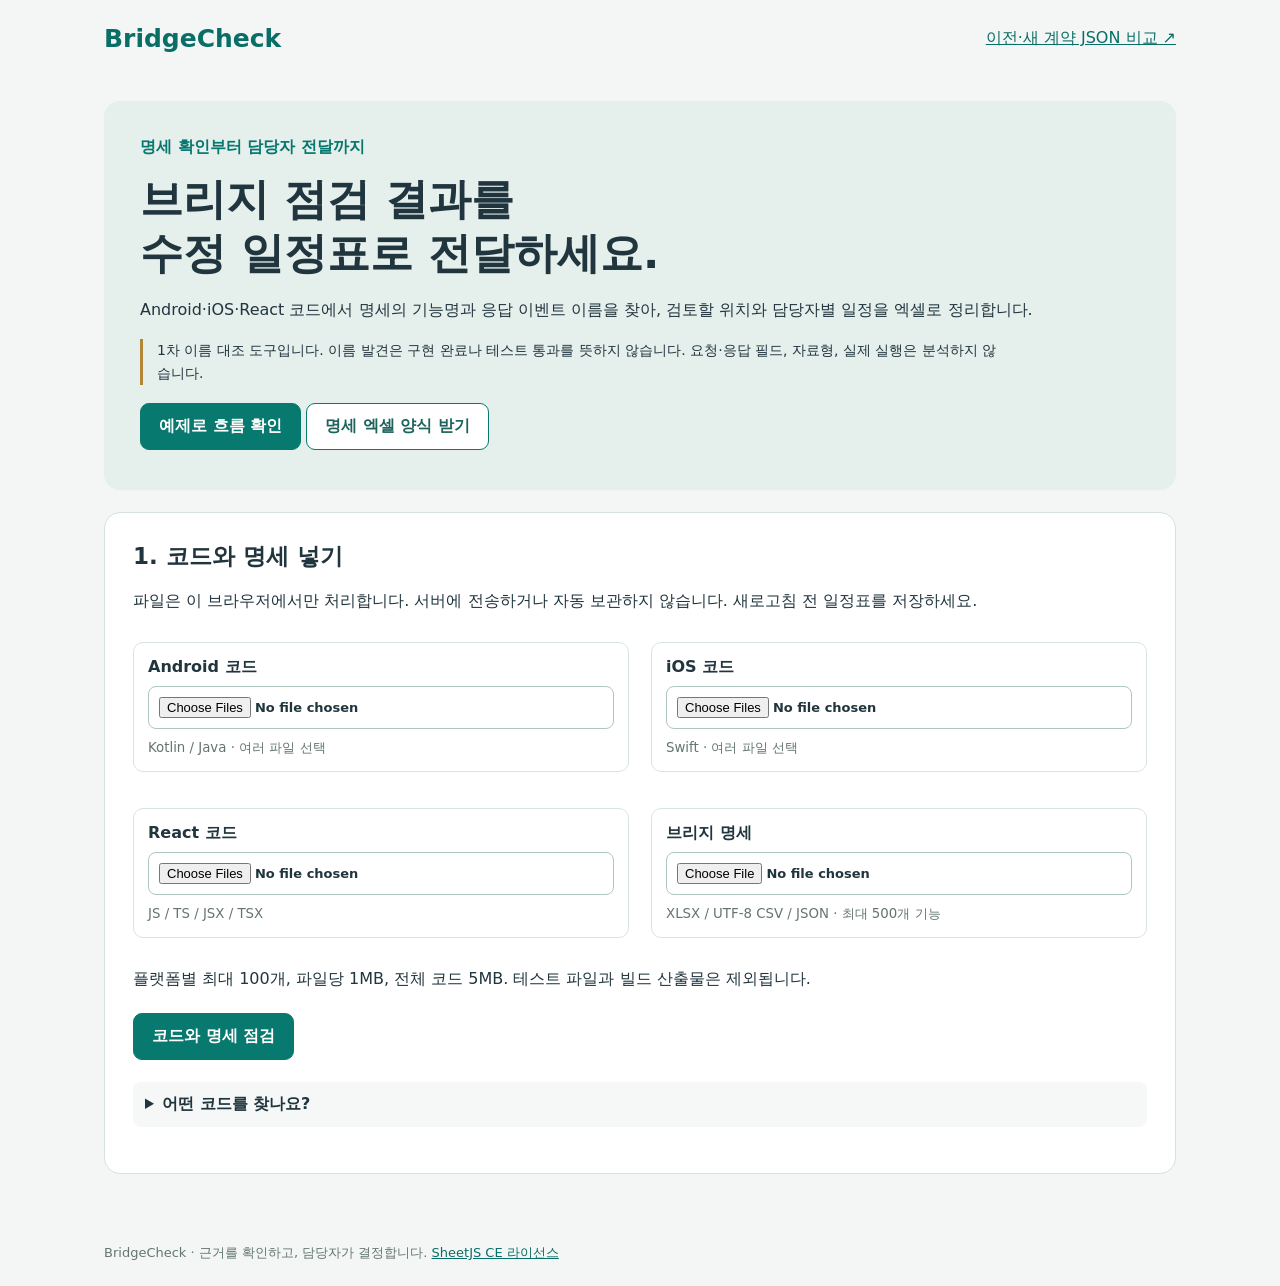
==== index.html @ 4aa5cdd7 "feat: review bridge source against specs and export repair schedules" ====
<!doctype html>
<html lang="ko"><head><meta charset="utf-8"><meta name="viewport" content="width=device-width,initial-scale=1"><title>BridgeCheck · 코드와 명세 점검</title><link rel="stylesheet" href="scripts/codecheck/style.css"><script defer src="scripts/codecheck/vendor/xlsx.full.min.js"></script><script defer src="scripts/codecheck/core.js"></script><script defer src="scripts/codecheck/app.js"></script></head>
<body><header><a class="brand" href="./">BridgeCheck</a><a href="contracts.html">이전·새 계약 JSON 비교 ↗</a></header><main>
<section class="intro"><span class="eyebrow">명세 확인부터 담당자 전달까지</span><h1>브리지 점검 결과를<br>수정 일정표로 전달하세요.</h1><p>Android·iOS·React 코드에서 명세의 기능명과 응답 이벤트 이름을 찾아, 검토할 위치와 담당자별 일정을 엑셀로 정리합니다.</p><p class="notice">1차 이름 대조 도구입니다. 이름 발견은 구현 완료나 테스트 통과를 뜻하지 않습니다. 요청·응답 필드, 자료형, 실제 실행은 분석하지 않습니다.</p><button id="demo">예제로 흐름 확인</button> <button id="template" class="secondary">명세 엑셀 양식 받기</button></section>
<section><h2>1. 코드와 명세 넣기</h2><p>파일은 이 브라우저에서만 처리합니다. 서버에 전송하거나 자동 보관하지 않습니다. 새로고침 전 일정표를 저장하세요.</p><div class="uploads">
<label>Android 코드<input id="android" type="file" accept=".kt,.java" multiple><small>Kotlin / Java · 여러 파일 선택</small></label>
<label>iOS 코드<input id="ios" type="file" accept=".swift" multiple><small>Swift · 여러 파일 선택</small></label>
<label>React 코드<input id="react" type="file" accept=".js,.jsx,.ts,.tsx" multiple><small>JS / TS / JSX / TSX</small></label>
<label>브리지 명세<input id="spec" type="file" accept=".xlsx,.csv,.json"><small>XLSX / UTF-8 CSV / JSON · 최대 500개 기능</small></label></div>
<div id="specOptions" hidden><label>명세 시트<select id="specSheet"></select></label><label>기능명 열<select id="actionColumn"></select></label><label>응답 이벤트 열(선택)<select id="responseColumn"></select></label><p>선택한 두 열만 점검합니다. 나머지 요구사항·필드·타입·일정 열은 분석하지 않습니다.</p></div>
<p id="inputStatus" role="status">플랫폼별 최대 100개, 파일당 1MB, 전체 코드 5MB. 테스트 파일과 빌드 산출물은 제외됩니다.</p>
<button id="analyze">코드와 명세 점검</button><details><summary>어떤 코드를 찾나요?</summary><p>Android의 @JavascriptInterface 메서드, Swift의 message.name 및 Android·Swift의 action/command/method 리터럴 비교 및 switch/when 분기, React의 callBridge/invokeBridge·window.Android·postMessage action, sendEvent/emit/emitEvent 발신과 addEventListener/on 수신의 리터럴 이름을 찾습니다.</p><p>이 패턴은 브리지 참조 후보이며 등록·실제 호출 경로를 보장하지 않습니다. Swift WK 채널 등록만으로 기능 구현을 판정하지 않습니다. 정규식/나눗셈 기호·템플릿·raw·다중행 문자열을 포함한 파일은 보수적으로 제외하며 분석 범위에 표시합니다. 다른 객체 별칭, 동적/조합/이스케이프 이름, Objective-C, 문자열 내부 JavaScript, 필드·타입·조건·콜백 의미는 확인할 수 없습니다. 실제 브리지 파일을 직접 선택해 주세요.</p></details></section>
<p id="message" role="status" aria-live="polite"></p>
<section id="results" hidden><h2>2. 검토할 항목 선택</h2><p id="counts"></p><details><summary>이번 분석의 범위와 제외 파일</summary><pre id="coverage"></pre></details><label>항목 보기<select id="filter"><option value="attention">확인 필요한 항목</option><option value="all">전체 항목</option><option value="found">이름 발견</option></select></label><label>검토 항목<select id="issuePicker"></select></label><article id="issue"></article>
<h2>3. 담당자와 수정 일정 작성</h2><p>선택한 항목에 입력하면 전체 엑셀에 반영됩니다. 일정과 완료 상태는 담당자가 입력한 계획이며 검증 결과가 아닙니다.</p><div class="schedule" id="schedule"></div>
<div class="actions"><button id="download">전체 엑셀 다운로드</button><label class="fileButton">작성한 일정 엑셀 불러오기<input id="importSchedule" type="file" accept=".xlsx"></label></div>
<div id="preview" hidden><h3>일정 반영 미리보기</h3><p id="previewText"></p><div id="previewRows"></div><label id="overwriteLabel" hidden><input id="overwrite" type="checkbox">기존 일정과 다른 값을 확인했으며, 위 엑셀 값으로 덮어씁니다.</label><button id="apply">확인한 일정 반영</button> <button id="cancel" class="secondary">취소</button></div>
<h3>담당자별 공유폴더 저장</h3><p>폴더 직접 저장은 데스크톱 Chrome/Edge에서 지원합니다. PC에서 접근 가능한 공유폴더를 선택하세요. 그 안에 담당자 이름으로 폴더를 만들고 엑셀을 저장합니다. 서버 동기화 기능은 아닙니다.</p><p id="folderSupport"></p><button id="chooseFolder" class="secondary">공유폴더 선택</button><p id="folderName">선택한 폴더 없음</p><pre id="folderPreview"></pre><button id="saveFolder" disabled>담당자별 폴더에 엑셀 저장</button><pre id="saveStatus" role="status"></pre>
</section></main><footer>BridgeCheck · 근거를 확인하고, 담당자가 결정합니다. <a href="scripts/codecheck/vendor/LICENSE">SheetJS CE 라이선스</a></footer></body></html>
---- scripts/codecheck/style.css ----
:root{font-family:system-ui,-apple-system,"Apple SD Gothic Neo",sans-serif;color:#21353e;background:#f3f6f5;font-size:16px}*{box-sizing:border-box}body{margin:0}header,main,footer{max-width:1120px;margin:auto;padding:24px}header{display:flex;justify-content:space-between;align-items:center;gap:20px}a{color:#086e66}.brand{font-weight:800;font-size:25px;text-decoration:none}.intro{background:#e5efec;border:none;padding:36px}h1{font-size:clamp(28px,4vw,43px);line-height:1.25;margin:15px 0}h2{font-size:23px;margin:0 0 15px}h3{font-size:19px}p{line-height:1.65}section{background:white;border:1px solid #d6e1de;border-radius:16px;padding:28px;margin-bottom:22px}.eyebrow{color:#06776e;font-weight:700}.notice{border-left:3px solid #b28737;padding-left:14px;font-size:14px;max-width:860px}button,.fileButton{display:inline-block;border:1px solid #08796e;background:#08796e;color:white;border-radius:9px;padding:12px 18px;font:inherit;font-weight:600;cursor:pointer;margin:4px 0}button.secondary,.fileButton{background:white;color:#1e635c}button:disabled{opacity:.45;cursor:not-allowed}input,select,textarea{display:block;font:inherit;width:100%;margin:8px 0;padding:11px;border:1px solid #afc7c1;border-radius:8px;background:white;color:#21353e}input[type=file]{font-size:13px;padding:10px}label{display:block;font-weight:650;margin:12px 0}small{font-weight:400;color:#63756e}.uploads,.schedule{display:grid;grid-template-columns:repeat(2,minmax(0,1fr));gap:12px 22px}.uploads label{border:1px solid #d8e5df;padding:14px;border-radius:10px}.actions{display:flex;align-items:center;gap:12px;flex-wrap:wrap}.fileButton input{margin-bottom:0}details{margin:18px 0;padding:12px;background:#f5f8f6;border-radius:8px}summary{cursor:pointer;font-weight:600}pre{white-space:pre-wrap;overflow-wrap:anywhere;font:14px/1.7 system-ui}article{padding:20px;background:#f1f7f5;border-radius:12px;margin:20px 0}article p{white-space:pre-wrap;overflow-wrap:anywhere}#message:not(:empty){padding:14px;background:#fff1d5;border-radius:9px}#preview{padding:20px;border:2px solid #cbac64;border-radius:10px;margin:20px 0}#previewRows{max-height:350px;overflow:auto}#previewRows p{border-bottom:1px solid #ddd;padding:10px}footer{font-size:13px;color:#64766e}button:focus-visible,a:focus-visible,input:focus-visible,select:focus-visible,textarea:focus-visible{outline:3px solid #d89b32;outline-offset:3px}[hidden]{display:none!important}@media(max-width:650px){header,main,footer{padding:14px}header{align-items:flex-start;font-size:13px}section,.intro{padding:20px}.uploads,.schedule{grid-template-columns:1fr}.actions{align-items:stretch;flex-direction:column}button{width:100%}}

input[type=checkbox]{display:inline-block;width:auto;margin-right:8px}#previewRows p{white-space:pre-wrap}
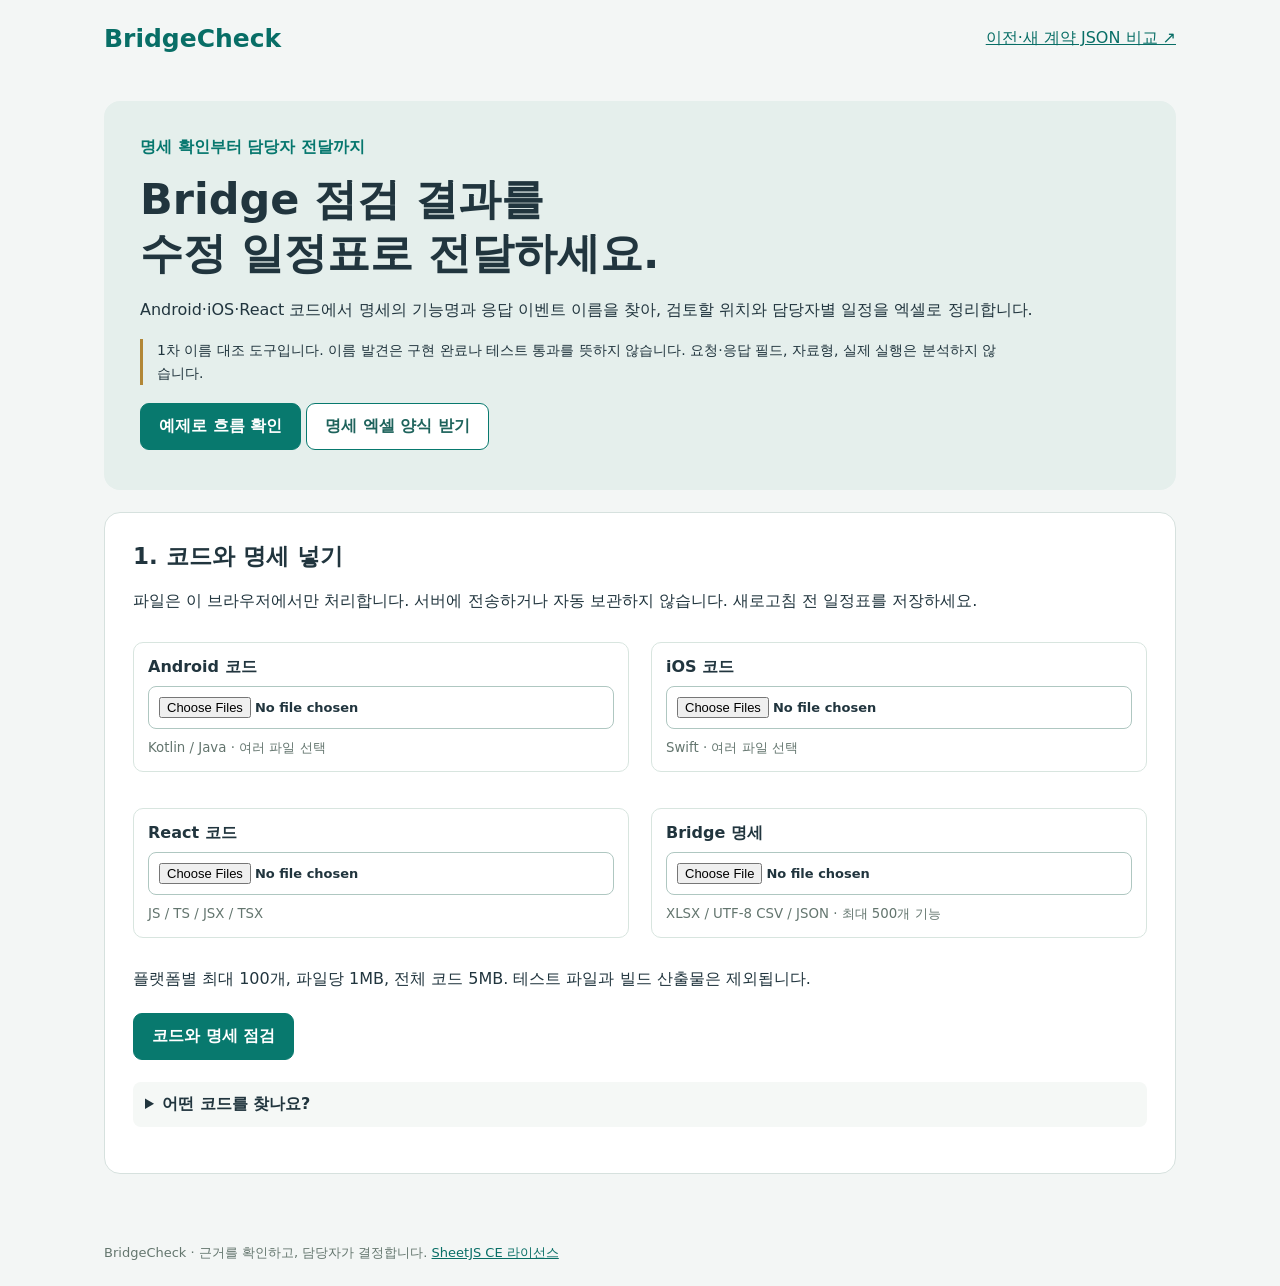
==== commit 6ea3b47e: "fix: standardize Bridge terminology" ====
--- a/index.html
+++ b/index.html
@@ -1,15 +1,15 @@
 <!doctype html>
 <html lang="ko"><head><meta charset="utf-8"><meta name="viewport" content="width=device-width,initial-scale=1"><title>BridgeCheck · 코드와 명세 점검</title><link rel="stylesheet" href="scripts/codecheck/style.css"><script defer src="scripts/codecheck/vendor/xlsx.full.min.js"></script><script defer src="scripts/codecheck/core.js"></script><script defer src="scripts/codecheck/app.js"></script></head>
 <body><header><a class="brand" href="./">BridgeCheck</a><a href="contracts.html">이전·새 계약 JSON 비교 ↗</a></header><main>
-<section class="intro"><span class="eyebrow">명세 확인부터 담당자 전달까지</span><h1>브리지 점검 결과를<br>수정 일정표로 전달하세요.</h1><p>Android·iOS·React 코드에서 명세의 기능명과 응답 이벤트 이름을 찾아, 검토할 위치와 담당자별 일정을 엑셀로 정리합니다.</p><p class="notice">1차 이름 대조 도구입니다. 이름 발견은 구현 완료나 테스트 통과를 뜻하지 않습니다. 요청·응답 필드, 자료형, 실제 실행은 분석하지 않습니다.</p><button id="demo">예제로 흐름 확인</button> <button id="template" class="secondary">명세 엑셀 양식 받기</button></section>
+<section class="intro"><span class="eyebrow">명세 확인부터 담당자 전달까지</span><h1>Bridge 점검 결과를<br>수정 일정표로 전달하세요.</h1><p>Android·iOS·React 코드에서 명세의 기능명과 응답 이벤트 이름을 찾아, 검토할 위치와 담당자별 일정을 엑셀로 정리합니다.</p><p class="notice">1차 이름 대조 도구입니다. 이름 발견은 구현 완료나 테스트 통과를 뜻하지 않습니다. 요청·응답 필드, 자료형, 실제 실행은 분석하지 않습니다.</p><button id="demo">예제로 흐름 확인</button> <button id="template" class="secondary">명세 엑셀 양식 받기</button></section>
 <section><h2>1. 코드와 명세 넣기</h2><p>파일은 이 브라우저에서만 처리합니다. 서버에 전송하거나 자동 보관하지 않습니다. 새로고침 전 일정표를 저장하세요.</p><div class="uploads">
 <label>Android 코드<input id="android" type="file" accept=".kt,.java" multiple><small>Kotlin / Java · 여러 파일 선택</small></label>
 <label>iOS 코드<input id="ios" type="file" accept=".swift" multiple><small>Swift · 여러 파일 선택</small></label>
 <label>React 코드<input id="react" type="file" accept=".js,.jsx,.ts,.tsx" multiple><small>JS / TS / JSX / TSX</small></label>
-<label>브리지 명세<input id="spec" type="file" accept=".xlsx,.csv,.json"><small>XLSX / UTF-8 CSV / JSON · 최대 500개 기능</small></label></div>
+<label>Bridge 명세<input id="spec" type="file" accept=".xlsx,.csv,.json"><small>XLSX / UTF-8 CSV / JSON · 최대 500개 기능</small></label></div>
 <div id="specOptions" hidden><label>명세 시트<select id="specSheet"></select></label><label>기능명 열<select id="actionColumn"></select></label><label>응답 이벤트 열(선택)<select id="responseColumn"></select></label><p>선택한 두 열만 점검합니다. 나머지 요구사항·필드·타입·일정 열은 분석하지 않습니다.</p></div>
 <p id="inputStatus" role="status">플랫폼별 최대 100개, 파일당 1MB, 전체 코드 5MB. 테스트 파일과 빌드 산출물은 제외됩니다.</p>
-<button id="analyze">코드와 명세 점검</button><details><summary>어떤 코드를 찾나요?</summary><p>Android의 @JavascriptInterface 메서드, Swift의 message.name 및 Android·Swift의 action/command/method 리터럴 비교 및 switch/when 분기, React의 callBridge/invokeBridge·window.Android·postMessage action, sendEvent/emit/emitEvent 발신과 addEventListener/on 수신의 리터럴 이름을 찾습니다.</p><p>이 패턴은 브리지 참조 후보이며 등록·실제 호출 경로를 보장하지 않습니다. Swift WK 채널 등록만으로 기능 구현을 판정하지 않습니다. 정규식/나눗셈 기호·템플릿·raw·다중행 문자열을 포함한 파일은 보수적으로 제외하며 분석 범위에 표시합니다. 다른 객체 별칭, 동적/조합/이스케이프 이름, Objective-C, 문자열 내부 JavaScript, 필드·타입·조건·콜백 의미는 확인할 수 없습니다. 실제 브리지 파일을 직접 선택해 주세요.</p></details></section>
+<button id="analyze">코드와 명세 점검</button><details><summary>어떤 코드를 찾나요?</summary><p>Android의 @JavascriptInterface 메서드, Swift의 message.name 및 Android·Swift의 action/command/method 리터럴 비교 및 switch/when 분기, React의 callBridge/invokeBridge·window.Android·postMessage action, sendEvent/emit/emitEvent 발신과 addEventListener/on 수신의 리터럴 이름을 찾습니다.</p><p>이 패턴은 Bridge 참조 후보이며 등록·실제 호출 경로를 보장하지 않습니다. Swift WK 채널 등록만으로 기능 구현을 판정하지 않습니다. 정규식/나눗셈 기호·템플릿·raw·다중행 문자열을 포함한 파일은 보수적으로 제외하며 분석 범위에 표시합니다. 다른 객체 별칭, 동적/조합/이스케이프 이름, Objective-C, 문자열 내부 JavaScript, 필드·타입·조건·콜백 의미는 확인할 수 없습니다. 실제 Bridge 파일을 직접 선택해 주세요.</p></details></section>
 <p id="message" role="status" aria-live="polite"></p>
 <section id="results" hidden><h2>2. 검토할 항목 선택</h2><p id="counts"></p><details><summary>이번 분석의 범위와 제외 파일</summary><pre id="coverage"></pre></details><label>항목 보기<select id="filter"><option value="attention">확인 필요한 항목</option><option value="all">전체 항목</option><option value="found">이름 발견</option></select></label><label>검토 항목<select id="issuePicker"></select></label><article id="issue"></article>
 <h2>3. 담당자와 수정 일정 작성</h2><p>선택한 항목에 입력하면 전체 엑셀에 반영됩니다. 일정과 완료 상태는 담당자가 입력한 계획이며 검증 결과가 아닙니다.</p><div class="schedule" id="schedule"></div>
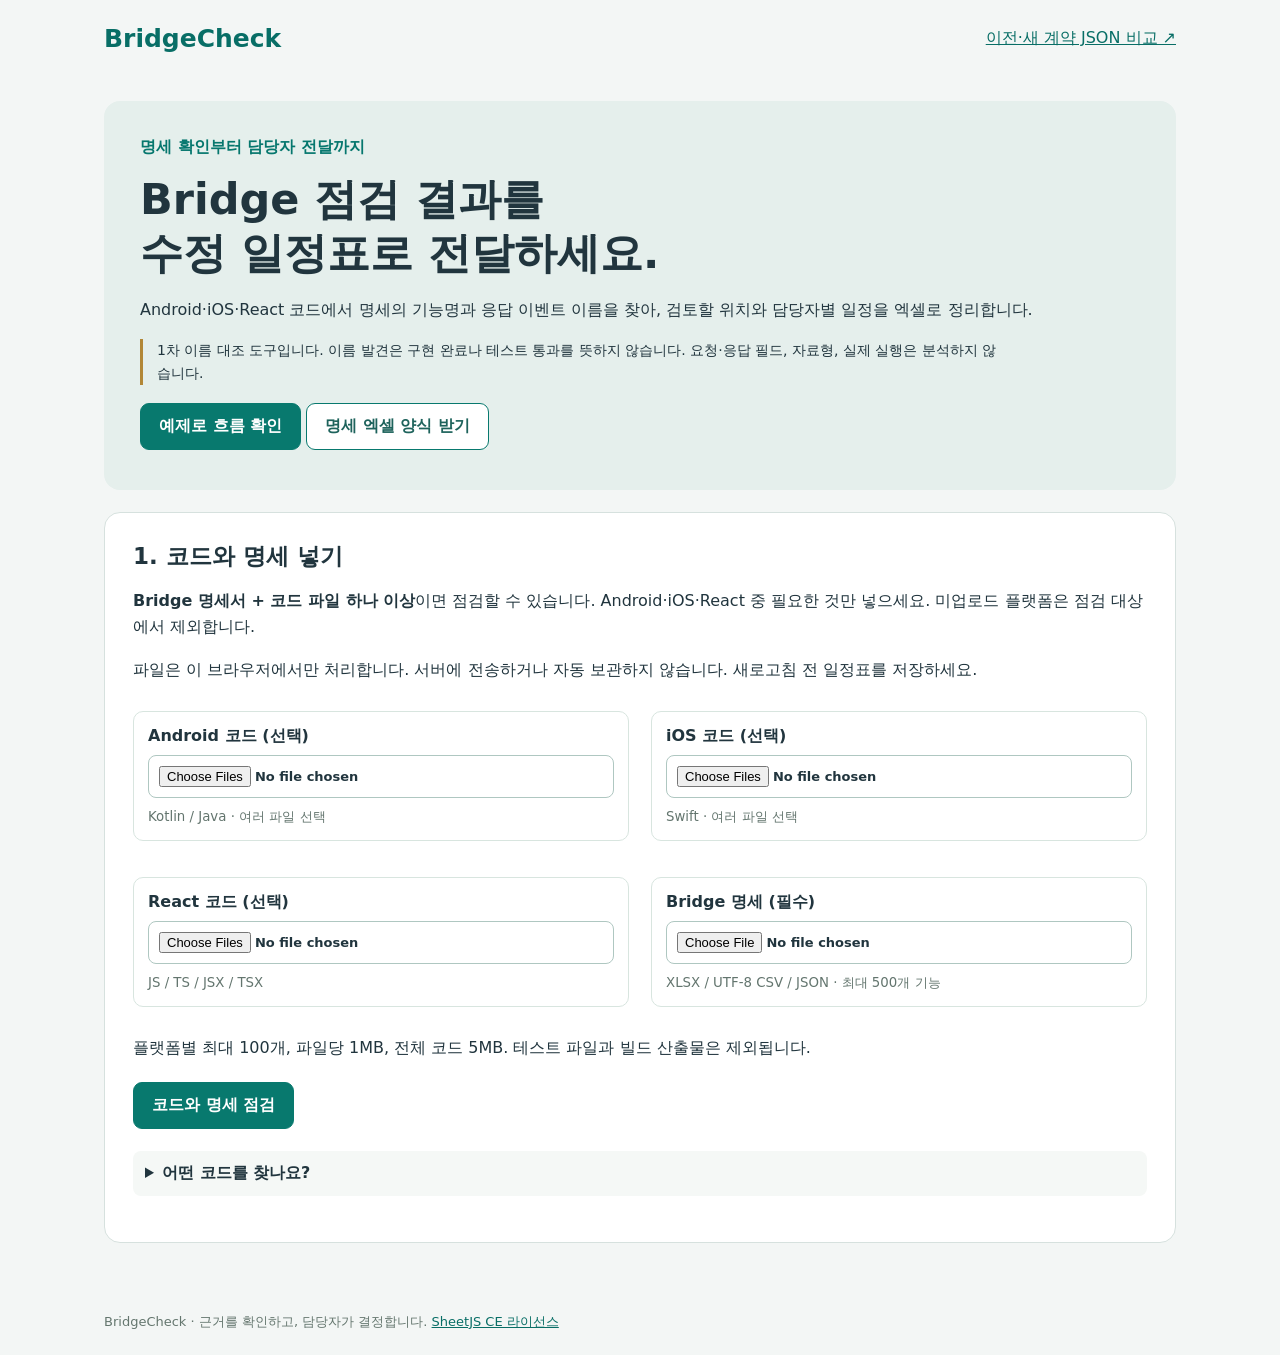
==== commit e5c250b9: "feat: allow spec checks with any single platform source" ====
--- a/index.html
+++ b/index.html
@@ -2,11 +2,11 @@
 <html lang="ko"><head><meta charset="utf-8"><meta name="viewport" content="width=device-width,initial-scale=1"><title>BridgeCheck · 코드와 명세 점검</title><link rel="stylesheet" href="scripts/codecheck/style.css"><script defer src="scripts/codecheck/vendor/xlsx.full.min.js"></script><script defer src="scripts/codecheck/core.js"></script><script defer src="scripts/codecheck/app.js"></script></head>
 <body><header><a class="brand" href="./">BridgeCheck</a><a href="contracts.html">이전·새 계약 JSON 비교 ↗</a></header><main>
 <section class="intro"><span class="eyebrow">명세 확인부터 담당자 전달까지</span><h1>Bridge 점검 결과를<br>수정 일정표로 전달하세요.</h1><p>Android·iOS·React 코드에서 명세의 기능명과 응답 이벤트 이름을 찾아, 검토할 위치와 담당자별 일정을 엑셀로 정리합니다.</p><p class="notice">1차 이름 대조 도구입니다. 이름 발견은 구현 완료나 테스트 통과를 뜻하지 않습니다. 요청·응답 필드, 자료형, 실제 실행은 분석하지 않습니다.</p><button id="demo">예제로 흐름 확인</button> <button id="template" class="secondary">명세 엑셀 양식 받기</button></section>
-<section><h2>1. 코드와 명세 넣기</h2><p>파일은 이 브라우저에서만 처리합니다. 서버에 전송하거나 자동 보관하지 않습니다. 새로고침 전 일정표를 저장하세요.</p><div class="uploads">
-<label>Android 코드<input id="android" type="file" accept=".kt,.java" multiple><small>Kotlin / Java · 여러 파일 선택</small></label>
-<label>iOS 코드<input id="ios" type="file" accept=".swift" multiple><small>Swift · 여러 파일 선택</small></label>
-<label>React 코드<input id="react" type="file" accept=".js,.jsx,.ts,.tsx" multiple><small>JS / TS / JSX / TSX</small></label>
-<label>Bridge 명세<input id="spec" type="file" accept=".xlsx,.csv,.json"><small>XLSX / UTF-8 CSV / JSON · 최대 500개 기능</small></label></div>
+<section><h2>1. 코드와 명세 넣기</h2><p><strong>Bridge 명세서 + 코드 파일 하나 이상</strong>이면 점검할 수 있습니다. Android·iOS·React 중 필요한 것만 넣으세요. 미업로드 플랫폼은 점검 대상에서 제외합니다.</p><p>파일은 이 브라우저에서만 처리합니다. 서버에 전송하거나 자동 보관하지 않습니다. 새로고침 전 일정표를 저장하세요.</p><div class="uploads">
+<label>Android 코드 (선택)<input id="android" type="file" accept=".kt,.java" multiple><small>Kotlin / Java · 여러 파일 선택</small></label>
+<label>iOS 코드 (선택)<input id="ios" type="file" accept=".swift" multiple><small>Swift · 여러 파일 선택</small></label>
+<label>React 코드 (선택)<input id="react" type="file" accept=".js,.jsx,.ts,.tsx" multiple><small>JS / TS / JSX / TSX</small></label>
+<label>Bridge 명세 (필수)<input id="spec" type="file" accept=".xlsx,.csv,.json"><small>XLSX / UTF-8 CSV / JSON · 최대 500개 기능</small></label></div>
 <div id="specOptions" hidden><label>명세 시트<select id="specSheet"></select></label><label>기능명 열<select id="actionColumn"></select></label><label>응답 이벤트 열(선택)<select id="responseColumn"></select></label><p>선택한 두 열만 점검합니다. 나머지 요구사항·필드·타입·일정 열은 분석하지 않습니다.</p></div>
 <p id="inputStatus" role="status">플랫폼별 최대 100개, 파일당 1MB, 전체 코드 5MB. 테스트 파일과 빌드 산출물은 제외됩니다.</p>
 <button id="analyze">코드와 명세 점검</button><details><summary>어떤 코드를 찾나요?</summary><p>Android의 @JavascriptInterface 메서드, Swift의 message.name 및 Android·Swift의 action/command/method 리터럴 비교 및 switch/when 분기, React의 callBridge/invokeBridge·window.Android·postMessage action, sendEvent/emit/emitEvent 발신과 addEventListener/on 수신의 리터럴 이름을 찾습니다.</p><p>이 패턴은 Bridge 참조 후보이며 등록·실제 호출 경로를 보장하지 않습니다. Swift WK 채널 등록만으로 기능 구현을 판정하지 않습니다. 정규식/나눗셈 기호·템플릿·raw·다중행 문자열을 포함한 파일은 보수적으로 제외하며 분석 범위에 표시합니다. 다른 객체 별칭, 동적/조합/이스케이프 이름, Objective-C, 문자열 내부 JavaScript, 필드·타입·조건·콜백 의미는 확인할 수 없습니다. 실제 Bridge 파일을 직접 선택해 주세요.</p></details></section>
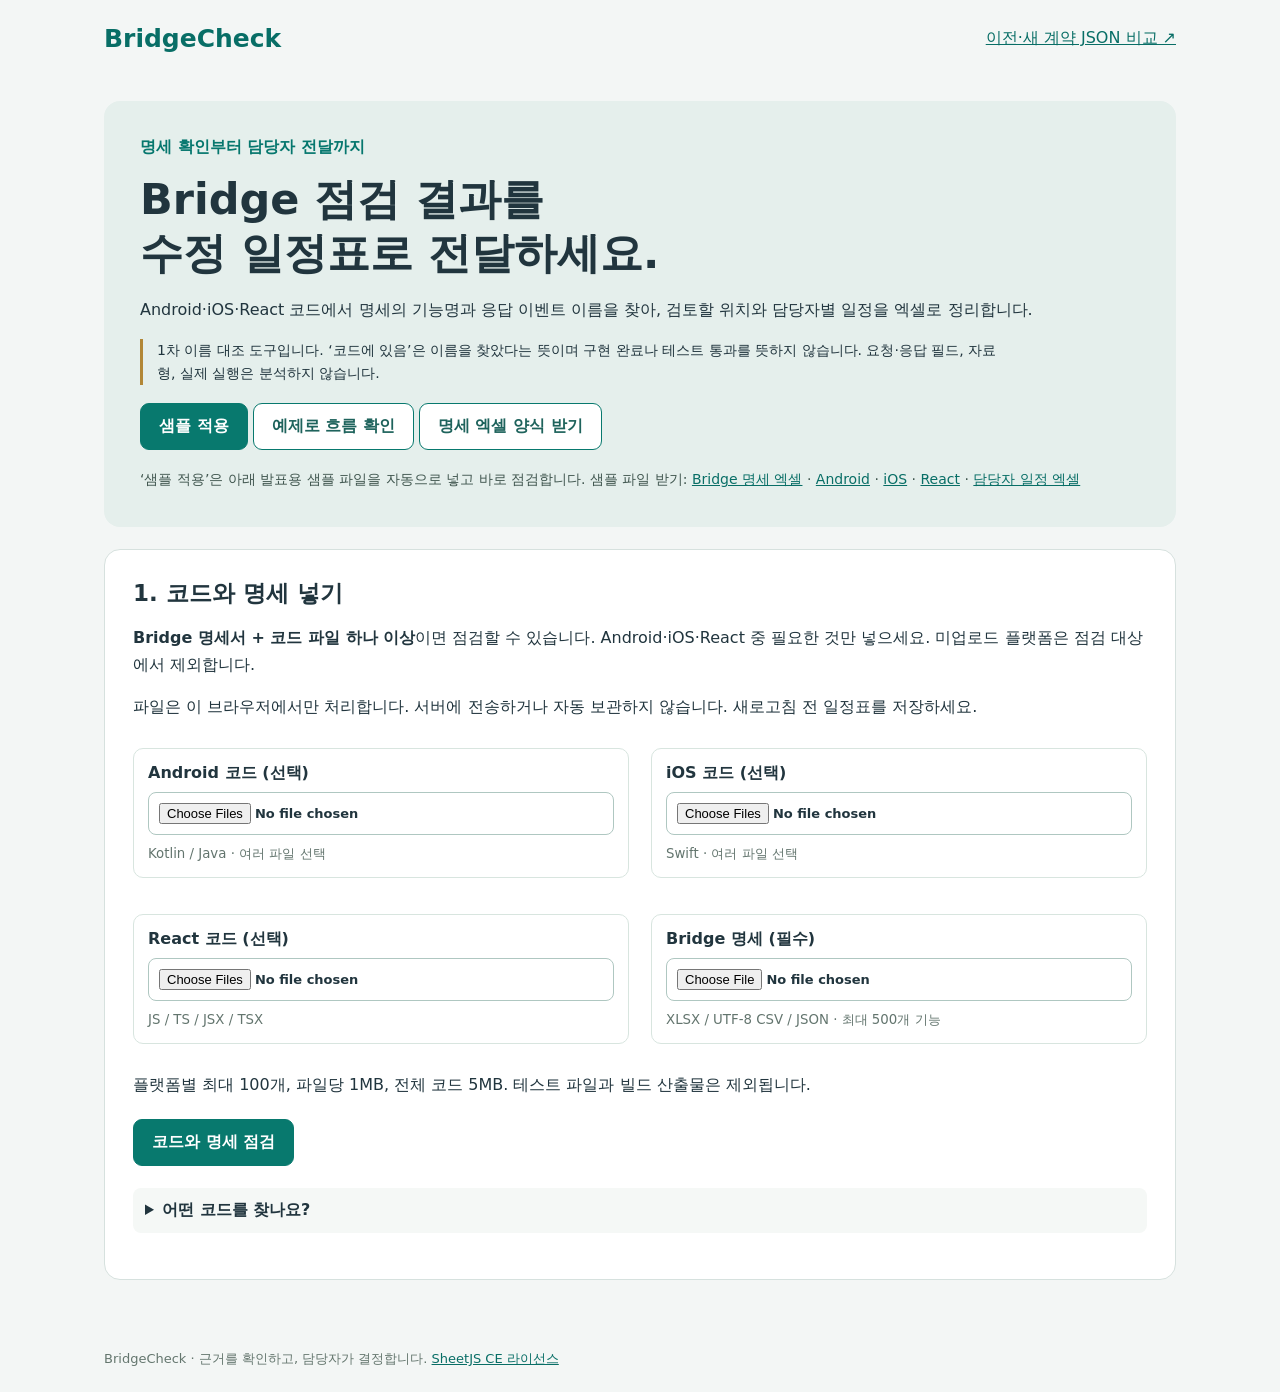
==== commit 99661fe2: "feat: clearer result labels and one-click sample apply Co-Authored-By: Claude Opus 5.5 <noreply@anth" ====
--- a/index.html
+++ b/index.html
@@ -1,7 +1,7 @@
 <!doctype html>
 <html lang="ko"><head><meta charset="utf-8"><meta name="viewport" content="width=device-width,initial-scale=1"><title>BridgeCheck · 코드와 명세 점검</title><link rel="stylesheet" href="scripts/codecheck/style.css"><script defer src="scripts/codecheck/vendor/xlsx.full.min.js"></script><script defer src="scripts/codecheck/core.js"></script><script defer src="scripts/codecheck/app.js"></script></head>
 <body><header><a class="brand" href="./">BridgeCheck</a><a href="contracts.html">이전·새 계약 JSON 비교 ↗</a></header><main>
-<section class="intro"><span class="eyebrow">명세 확인부터 담당자 전달까지</span><h1>Bridge 점검 결과를<br>수정 일정표로 전달하세요.</h1><p>Android·iOS·React 코드에서 명세의 기능명과 응답 이벤트 이름을 찾아, 검토할 위치와 담당자별 일정을 엑셀로 정리합니다.</p><p class="notice">1차 이름 대조 도구입니다. 이름 발견은 구현 완료나 테스트 통과를 뜻하지 않습니다. 요청·응답 필드, 자료형, 실제 실행은 분석하지 않습니다.</p><button id="demo">예제로 흐름 확인</button> <button id="template" class="secondary">명세 엑셀 양식 받기</button></section>
+<section class="intro"><span class="eyebrow">명세 확인부터 담당자 전달까지</span><h1>Bridge 점검 결과를<br>수정 일정표로 전달하세요.</h1><p>Android·iOS·React 코드에서 명세의 기능명과 응답 이벤트 이름을 찾아, 검토할 위치와 담당자별 일정을 엑셀로 정리합니다.</p><p class="notice">1차 이름 대조 도구입니다. ‘코드에 있음’은 이름을 찾았다는 뜻이며 구현 완료나 테스트 통과를 뜻하지 않습니다. 요청·응답 필드, 자료형, 실제 실행은 분석하지 않습니다.</p><button id="sampleApply">샘플 적용</button> <button id="demo" class="secondary">예제로 흐름 확인</button> <button id="template" class="secondary">명세 엑셀 양식 받기</button><p class="sample-links">‘샘플 적용’은 아래 발표용 샘플 파일을 자동으로 넣고 바로 점검합니다. 샘플 파일 받기: <a href="samples/demo/1_Bridge명세.xlsx" download>Bridge 명세 엑셀</a> · <a href="samples/demo/AndroidBridge.kt" download>Android</a> · <a href="samples/demo/IOSBridge.swift" download>iOS</a> · <a href="samples/demo/web.tsx" download>React</a> · <a href="samples/demo/2_담당자_일정_불러오기용.xlsx" download>담당자 일정 엑셀</a></p></section>
 <section><h2>1. 코드와 명세 넣기</h2><p><strong>Bridge 명세서 + 코드 파일 하나 이상</strong>이면 점검할 수 있습니다. Android·iOS·React 중 필요한 것만 넣으세요. 미업로드 플랫폼은 점검 대상에서 제외합니다.</p><p>파일은 이 브라우저에서만 처리합니다. 서버에 전송하거나 자동 보관하지 않습니다. 새로고침 전 일정표를 저장하세요.</p><div class="uploads">
 <label>Android 코드 (선택)<input id="android" type="file" accept=".kt,.java" multiple><small>Kotlin / Java · 여러 파일 선택</small></label>
 <label>iOS 코드 (선택)<input id="ios" type="file" accept=".swift" multiple><small>Swift · 여러 파일 선택</small></label>
@@ -11,7 +11,8 @@
 <p id="inputStatus" role="status">플랫폼별 최대 100개, 파일당 1MB, 전체 코드 5MB. 테스트 파일과 빌드 산출물은 제외됩니다.</p>
 <button id="analyze">코드와 명세 점검</button><details><summary>어떤 코드를 찾나요?</summary><p>Android의 @JavascriptInterface 메서드, Swift의 message.name 및 Android·Swift의 action/command/method 리터럴 비교 및 switch/when 분기, React의 callBridge/invokeBridge·window.Android·postMessage action, sendEvent/emit/emitEvent 발신과 addEventListener/on 수신의 리터럴 이름을 찾습니다.</p><p>이 패턴은 Bridge 참조 후보이며 등록·실제 호출 경로를 보장하지 않습니다. Swift WK 채널 등록만으로 기능 구현을 판정하지 않습니다. 정규식/나눗셈 기호·템플릿·raw·다중행 문자열을 포함한 파일은 보수적으로 제외하며 분석 범위에 표시합니다. 다른 객체 별칭, 동적/조합/이스케이프 이름, Objective-C, 문자열 내부 JavaScript, 필드·타입·조건·콜백 의미는 확인할 수 없습니다. 실제 Bridge 파일을 직접 선택해 주세요.</p></details></section>
 <p id="message" role="status" aria-live="polite"></p>
-<section id="results" hidden><h2>2. 검토할 항목 선택</h2><p id="counts"></p><details><summary>이번 분석의 범위와 제외 파일</summary><pre id="coverage"></pre></details><label>항목 보기<select id="filter"><option value="attention">확인 필요한 항목</option><option value="all">전체 항목</option><option value="found">이름 발견</option></select></label><label>검토 항목<select id="issuePicker"></select></label><article id="issue"></article>
+<section id="results" hidden><h2>2. 검토할 항목 선택</h2><p id="counts"></p><details><summary>이번 분석의 범위와 제외 파일</summary><pre id="coverage"></pre></details><div class="owner-panel" id="ownerPanel"><h3>담당자 목록</h3><p>담당자를 추가한 뒤 아래 일정 작성에서 목록으로 선택하세요. 이름을 누르면 그 담당자에게 배정된 항목만 봅니다.</p><div class="owner-add"><label>새 담당자 이름<input id="ownerName" maxlength="60" autocomplete="off" placeholder="예: 김안드"></label><button id="addOwner" class="secondary">담당자 추가</button></div><p id="ownerStatus" role="status"></p><ul id="ownerList" aria-label="담당자별 배정 건수"></ul><p class="notice" id="ownerNotice">저장 방식: 담당자 목록과 일정은 이 브라우저 탭의 메모리에만 있습니다. 서버나 브라우저 저장소에 보관하지 않으므로 새로고침하거나 탭을 닫으면 사라집니다. 엑셀·공유폴더에는 항목에 배정된 담당자만 저장되고, 배정 없이 등록만 한 이름은 저장되지 않습니다. 저장한 엑셀을 다시 불러오면 배정된 담당자가 목록에 다시 표시됩니다.</p></div>
+<label>담당자별 보기<select id="ownerFilter"><option value="all">전체 담당자</option></select></label><label>항목 보기<select id="filter"><option value="attention">확인 필요한 항목</option><option value="all">전체 항목</option><option value="found">코드에 있음(동작 미확인)</option></select></label><label>검토 항목<select id="issuePicker"></select></label><article id="issue"></article>
 <h2>3. 담당자와 수정 일정 작성</h2><p>선택한 항목에 입력하면 전체 엑셀에 반영됩니다. 일정과 완료 상태는 담당자가 입력한 계획이며 검증 결과가 아닙니다.</p><div class="schedule" id="schedule"></div>
 <div class="actions"><button id="download">전체 엑셀 다운로드</button><label class="fileButton">작성한 일정 엑셀 불러오기<input id="importSchedule" type="file" accept=".xlsx"></label></div>
 <div id="preview" hidden><h3>일정 반영 미리보기</h3><p id="previewText"></p><div id="previewRows"></div><label id="overwriteLabel" hidden><input id="overwrite" type="checkbox">기존 일정과 다른 값을 확인했으며, 위 엑셀 값으로 덮어씁니다.</label><button id="apply">확인한 일정 반영</button> <button id="cancel" class="secondary">취소</button></div>
--- a/scripts/codecheck/style.css
+++ b/scripts/codecheck/style.css
@@ -1,3 +1,6 @@
 :root{font-family:system-ui,-apple-system,"Apple SD Gothic Neo",sans-serif;color:#21353e;background:#f3f6f5;font-size:16px}*{box-sizing:border-box}body{margin:0}header,main,footer{max-width:1120px;margin:auto;padding:24px}header{display:flex;justify-content:space-between;align-items:center;gap:20px}a{color:#086e66}.brand{font-weight:800;font-size:25px;text-decoration:none}.intro{background:#e5efec;border:none;padding:36px}h1{font-size:clamp(28px,4vw,43px);line-height:1.25;margin:15px 0}h2{font-size:23px;margin:0 0 15px}h3{font-size:19px}p{line-height:1.65}section{background:white;border:1px solid #d6e1de;border-radius:16px;padding:28px;margin-bottom:22px}.eyebrow{color:#06776e;font-weight:700}.notice{border-left:3px solid #b28737;padding-left:14px;font-size:14px;max-width:860px}button,.fileButton{display:inline-block;border:1px solid #08796e;background:#08796e;color:white;border-radius:9px;padding:12px 18px;font:inherit;font-weight:600;cursor:pointer;margin:4px 0}button.secondary,.fileButton{background:white;color:#1e635c}button:disabled{opacity:.45;cursor:not-allowed}input,select,textarea{display:block;font:inherit;width:100%;margin:8px 0;padding:11px;border:1px solid #afc7c1;border-radius:8px;background:white;color:#21353e}input[type=file]{font-size:13px;padding:10px}label{display:block;font-weight:650;margin:12px 0}small{font-weight:400;color:#63756e}.uploads,.schedule{display:grid;grid-template-columns:repeat(2,minmax(0,1fr));gap:12px 22px}.uploads label{border:1px solid #d8e5df;padding:14px;border-radius:10px}.actions{display:flex;align-items:center;gap:12px;flex-wrap:wrap}.fileButton input{margin-bottom:0}details{margin:18px 0;padding:12px;background:#f5f8f6;border-radius:8px}summary{cursor:pointer;font-weight:600}pre{white-space:pre-wrap;overflow-wrap:anywhere;font:14px/1.7 system-ui}article{padding:20px;background:#f1f7f5;border-radius:12px;margin:20px 0}article p{white-space:pre-wrap;overflow-wrap:anywhere}#message:not(:empty){padding:14px;background:#fff1d5;border-radius:9px}#preview{padding:20px;border:2px solid #cbac64;border-radius:10px;margin:20px 0}#previewRows{max-height:350px;overflow:auto}#previewRows p{border-bottom:1px solid #ddd;padding:10px}footer{font-size:13px;color:#64766e}button:focus-visible,a:focus-visible,input:focus-visible,select:focus-visible,textarea:focus-visible{outline:3px solid #d89b32;outline-offset:3px}[hidden]{display:none!important}@media(max-width:650px){header,main,footer{padding:14px}header{align-items:flex-start;font-size:13px}section,.intro{padding:20px}.uploads,.schedule{grid-template-columns:1fr}.actions{align-items:stretch;flex-direction:column}button{width:100%}}
 
 input[type=checkbox]{display:inline-block;width:auto;margin-right:8px}#previewRows p{white-space:pre-wrap}
+
+.owner-panel{padding:20px;border:1px solid #d6e1de;border-radius:12px;margin:18px 0;background:#fafcfb}.owner-panel h3{margin-top:0}.owner-add{display:flex;gap:12px;align-items:flex-end;flex-wrap:wrap}.owner-add label{flex:1 1 240px;margin:0}.owner-add input{margin-bottom:4px}#ownerList{list-style:none;padding:0;margin:12px 0;display:flex;flex-wrap:wrap;gap:8px}#ownerList li{display:flex;gap:4px;align-items:center}#ownerList button{margin:0;padding:8px 14px;background:white;color:#1e635c}#ownerList button[aria-pressed="true"]{background:#08796e;color:white}#ownerList button.remove{padding:8px 10px;border-color:#c9d6d2;color:#64766e}#ownerStatus:empty{display:none}
+.sample-links{font-size:14px;margin:14px 0 0;color:#40564f}
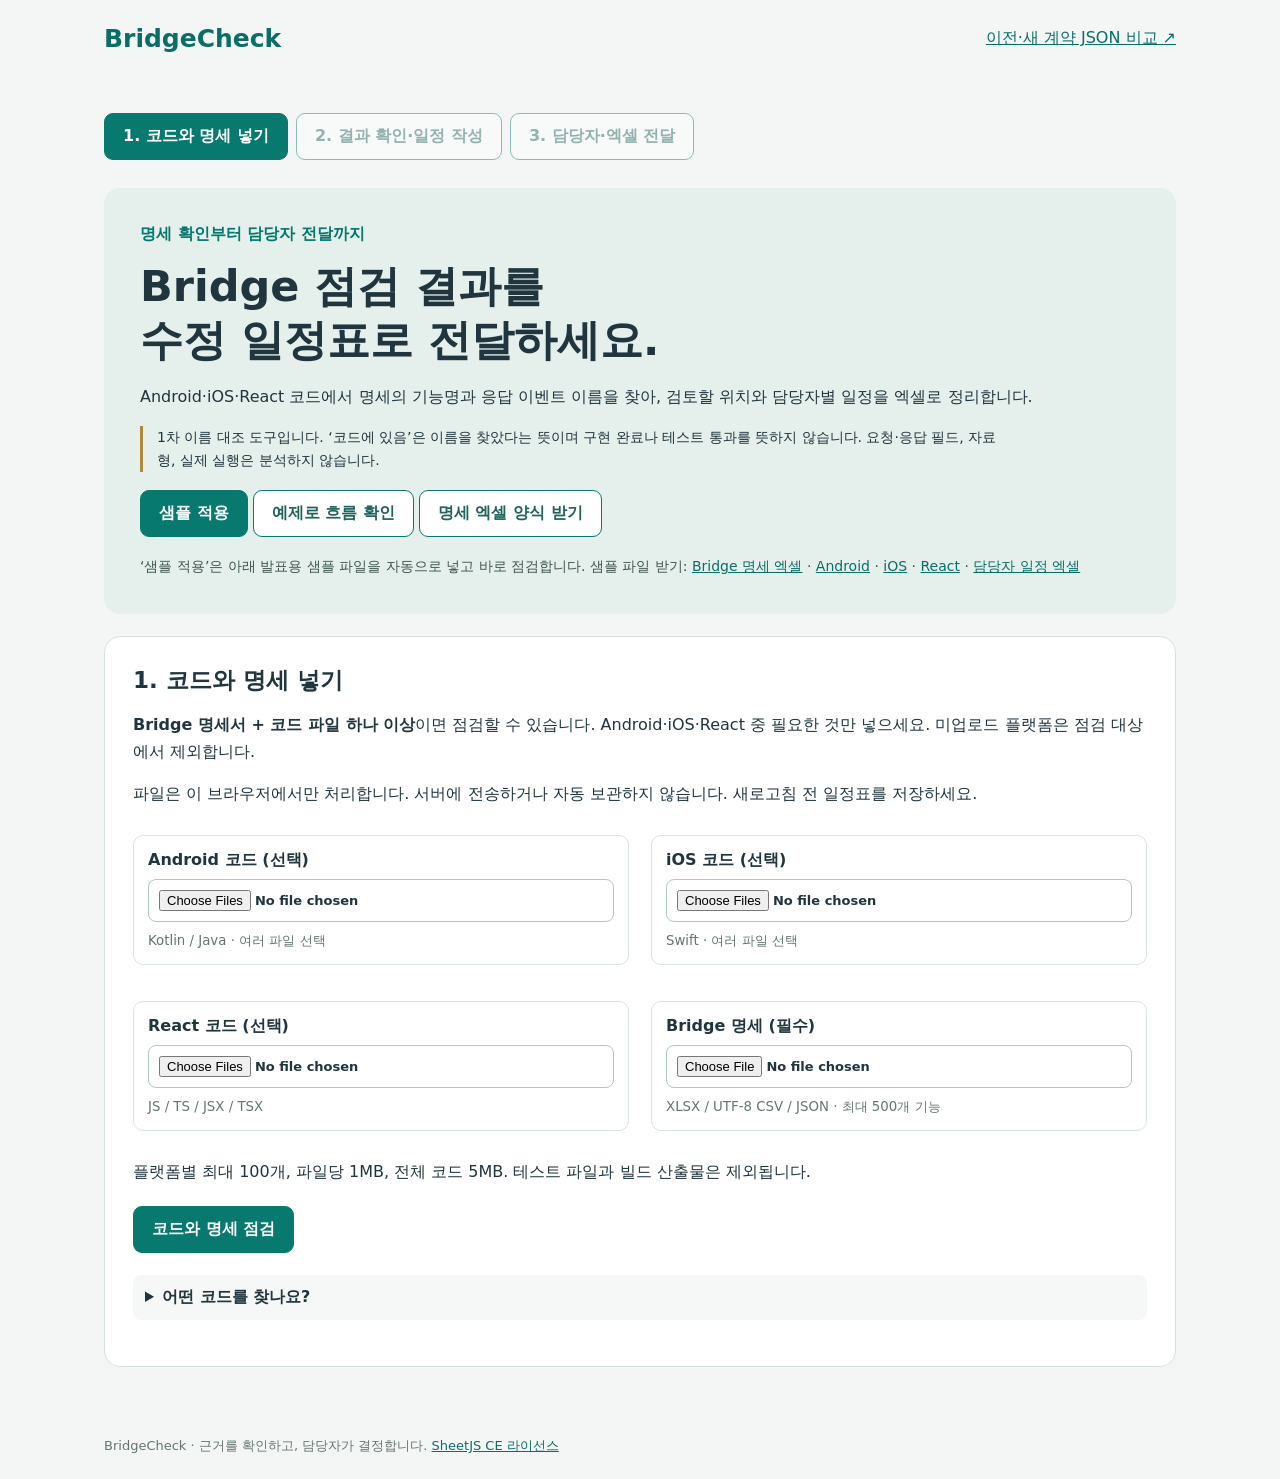
==== commit 24527ad9: "feat: three-step screens, plain item explanations, platform sorting, readable Excel Co-Authored-By: " ====
--- a/index.html
+++ b/index.html
@@ -1,20 +1,29 @@
 <!doctype html>
 <html lang="ko"><head><meta charset="utf-8"><meta name="viewport" content="width=device-width,initial-scale=1"><title>BridgeCheck · 코드와 명세 점검</title><link rel="stylesheet" href="scripts/codecheck/style.css"><script defer src="scripts/codecheck/vendor/xlsx.full.min.js"></script><script defer src="scripts/codecheck/core.js"></script><script defer src="scripts/codecheck/app.js"></script></head>
 <body><header><a class="brand" href="./">BridgeCheck</a><a href="contracts.html">이전·새 계약 JSON 비교 ↗</a></header><main>
+<nav class="steps" aria-label="작업 단계"><button id="stepBtn1" class="step" aria-current="step">1. 코드와 명세 넣기</button><button id="stepBtn2" class="step" disabled>2. 결과 확인·일정 작성</button><button id="stepBtn3" class="step" disabled>3. 담당자·엑셀 전달</button></nav>
+<p id="message" role="status" aria-live="polite"></p>
+<div id="step1">
 <section class="intro"><span class="eyebrow">명세 확인부터 담당자 전달까지</span><h1>Bridge 점검 결과를<br>수정 일정표로 전달하세요.</h1><p>Android·iOS·React 코드에서 명세의 기능명과 응답 이벤트 이름을 찾아, 검토할 위치와 담당자별 일정을 엑셀로 정리합니다.</p><p class="notice">1차 이름 대조 도구입니다. ‘코드에 있음’은 이름을 찾았다는 뜻이며 구현 완료나 테스트 통과를 뜻하지 않습니다. 요청·응답 필드, 자료형, 실제 실행은 분석하지 않습니다.</p><button id="sampleApply">샘플 적용</button> <button id="demo" class="secondary">예제로 흐름 확인</button> <button id="template" class="secondary">명세 엑셀 양식 받기</button><p class="sample-links">‘샘플 적용’은 아래 발표용 샘플 파일을 자동으로 넣고 바로 점검합니다. 샘플 파일 받기: <a href="samples/demo/1_Bridge명세.xlsx" download>Bridge 명세 엑셀</a> · <a href="samples/demo/AndroidBridge.kt" download>Android</a> · <a href="samples/demo/IOSBridge.swift" download>iOS</a> · <a href="samples/demo/web.tsx" download>React</a> · <a href="samples/demo/2_담당자_일정_불러오기용.xlsx" download>담당자 일정 엑셀</a></p></section>
-<section><h2>1. 코드와 명세 넣기</h2><p><strong>Bridge 명세서 + 코드 파일 하나 이상</strong>이면 점검할 수 있습니다. Android·iOS·React 중 필요한 것만 넣으세요. 미업로드 플랫폼은 점검 대상에서 제외합니다.</p><p>파일은 이 브라우저에서만 처리합니다. 서버에 전송하거나 자동 보관하지 않습니다. 새로고침 전 일정표를 저장하세요.</p><div class="uploads">
+<section><h2 id="title1" class="step-title" tabindex="-1">1. 코드와 명세 넣기</h2><p><strong>Bridge 명세서 + 코드 파일 하나 이상</strong>이면 점검할 수 있습니다. Android·iOS·React 중 필요한 것만 넣으세요. 미업로드 플랫폼은 점검 대상에서 제외합니다.</p><p>파일은 이 브라우저에서만 처리합니다. 서버에 전송하거나 자동 보관하지 않습니다. 새로고침 전 일정표를 저장하세요.</p><div class="uploads">
 <label>Android 코드 (선택)<input id="android" type="file" accept=".kt,.java" multiple><small>Kotlin / Java · 여러 파일 선택</small></label>
 <label>iOS 코드 (선택)<input id="ios" type="file" accept=".swift" multiple><small>Swift · 여러 파일 선택</small></label>
 <label>React 코드 (선택)<input id="react" type="file" accept=".js,.jsx,.ts,.tsx" multiple><small>JS / TS / JSX / TSX</small></label>
 <label>Bridge 명세 (필수)<input id="spec" type="file" accept=".xlsx,.csv,.json"><small>XLSX / UTF-8 CSV / JSON · 최대 500개 기능</small></label></div>
 <div id="specOptions" hidden><label>명세 시트<select id="specSheet"></select></label><label>기능명 열<select id="actionColumn"></select></label><label>응답 이벤트 열(선택)<select id="responseColumn"></select></label><p>선택한 두 열만 점검합니다. 나머지 요구사항·필드·타입·일정 열은 분석하지 않습니다.</p></div>
 <p id="inputStatus" role="status">플랫폼별 최대 100개, 파일당 1MB, 전체 코드 5MB. 테스트 파일과 빌드 산출물은 제외됩니다.</p>
-<button id="analyze">코드와 명세 점검</button><details><summary>어떤 코드를 찾나요?</summary><p>Android의 @JavascriptInterface 메서드, Swift의 message.name 및 Android·Swift의 action/command/method 리터럴 비교 및 switch/when 분기, React의 callBridge/invokeBridge·window.Android·postMessage action, sendEvent/emit/emitEvent 발신과 addEventListener/on 수신의 리터럴 이름을 찾습니다.</p><p>이 패턴은 Bridge 참조 후보이며 등록·실제 호출 경로를 보장하지 않습니다. Swift WK 채널 등록만으로 기능 구현을 판정하지 않습니다. 정규식/나눗셈 기호·템플릿·raw·다중행 문자열을 포함한 파일은 보수적으로 제외하며 분석 범위에 표시합니다. 다른 객체 별칭, 동적/조합/이스케이프 이름, Objective-C, 문자열 내부 JavaScript, 필드·타입·조건·콜백 의미는 확인할 수 없습니다. 실제 Bridge 파일을 직접 선택해 주세요.</p></details></section>
-<p id="message" role="status" aria-live="polite"></p>
-<section id="results" hidden><h2>2. 검토할 항목 선택</h2><p id="counts"></p><details><summary>이번 분석의 범위와 제외 파일</summary><pre id="coverage"></pre></details><div class="owner-panel" id="ownerPanel"><h3>담당자 목록</h3><p>담당자를 추가한 뒤 아래 일정 작성에서 목록으로 선택하세요. 이름을 누르면 그 담당자에게 배정된 항목만 봅니다.</p><div class="owner-add"><label>새 담당자 이름<input id="ownerName" maxlength="60" autocomplete="off" placeholder="예: 김안드"></label><button id="addOwner" class="secondary">담당자 추가</button></div><p id="ownerStatus" role="status"></p><ul id="ownerList" aria-label="담당자별 배정 건수"></ul><p class="notice" id="ownerNotice">저장 방식: 담당자 목록과 일정은 이 브라우저 탭의 메모리에만 있습니다. 서버나 브라우저 저장소에 보관하지 않으므로 새로고침하거나 탭을 닫으면 사라집니다. 엑셀·공유폴더에는 항목에 배정된 담당자만 저장되고, 배정 없이 등록만 한 이름은 저장되지 않습니다. 저장한 엑셀을 다시 불러오면 배정된 담당자가 목록에 다시 표시됩니다.</p></div>
-<label>담당자별 보기<select id="ownerFilter"><option value="all">전체 담당자</option></select></label><label>항목 보기<select id="filter"><option value="attention">확인 필요한 항목</option><option value="all">전체 항목</option><option value="found">코드에 있음(동작 미확인)</option></select></label><label>검토 항목<select id="issuePicker"></select></label><article id="issue"></article>
-<h2>3. 담당자와 수정 일정 작성</h2><p>선택한 항목에 입력하면 전체 엑셀에 반영됩니다. 일정과 완료 상태는 담당자가 입력한 계획이며 검증 결과가 아닙니다.</p><div class="schedule" id="schedule"></div>
+<button id="analyze">코드와 명세 점검</button><details><summary>어떤 코드를 찾나요?</summary><p>Android의 @JavascriptInterface 메서드, Swift의 message.name 및 Android·Swift의 action/command/method 리터럴 비교 및 switch/when 분기, React의 callBridge/invokeBridge·window.Android·postMessage action, sendEvent/emit/emitEvent 발신과 addEventListener/on 수신의 리터럴 이름을 찾습니다.</p><p>이 패턴으로 찾은 이름은 Bridge 코드로 보이는 위치일 뿐이며, 실제로 등록되고 호출되는지는 보장하지 않습니다. Swift WK 채널 등록만으로 기능 구현을 판정하지 않습니다. 정규식/나눗셈 기호·템플릿·raw·다중행 문자열을 포함한 파일은 보수적으로 제외하며 분석 범위에 표시합니다. 다른 객체 별칭, 동적/조합/이스케이프 이름, Objective-C, 문자열 내부 JavaScript, 필드·타입·조건·콜백 의미는 확인할 수 없습니다. 실제 Bridge 파일을 직접 선택해 주세요.</p></details></section>
+</div>
+<section id="results" hidden><h2 id="title2" class="step-title" tabindex="-1">2. 결과 확인·일정 작성</h2><p id="counts"></p><details><summary>이번 분석의 범위와 제외 파일</summary><pre id="coverage"></pre></details>
+<label>담당자별 보기<select id="ownerFilter"><option value="all">전체 담당자</option></select></label><label>항목 보기<select id="filter"><option value="attention">확인 필요한 항목</option><option value="all">전체 항목</option><option value="found">코드에 있음(동작 미확인)</option></select></label><label>확인할 항목 고르기 <small>Android → iOS → React 순, 확인이 필요한 항목이 위에 있습니다.</small><select id="issuePicker"></select></label><article id="issue"></article>
+<h3>이 항목의 담당자와 일정</h3><p>입력하면 전체 엑셀에 바로 반영됩니다. 일정과 완료 상태는 담당자가 입력한 계획이며 검증 결과가 아닙니다. 담당자 목록에 없는 이름은 <button type="button" class="link" id="toOwners">3단계에서 추가</button>하세요.</p><div class="schedule" id="schedule"></div>
+<div class="step-actions"><button type="button" class="secondary" data-step="1">← 1. 입력으로</button><button type="button" data-step="3">다음: 3. 담당자·엑셀 전달 →</button></div>
+</section>
+<section id="step3" hidden><h2 id="title3" class="step-title" tabindex="-1">3. 담당자·엑셀 전달</h2>
+<div class="owner-panel" id="ownerPanel"><h3>담당자 목록</h3><p>담당자를 추가하면 2단계의 담당자 목록에서 고를 수 있습니다. 이름을 누르면 2단계에서 그 담당자에게 배정된 항목만 보여 줍니다.</p><div class="owner-add"><label>새 담당자 이름<input id="ownerName" maxlength="60" autocomplete="off" placeholder="예: 김안드"></label><button id="addOwner" class="secondary">담당자 추가</button></div><p id="ownerStatus" role="status"></p><ul id="ownerList" aria-label="담당자별 배정 건수"></ul><p class="notice" id="ownerNotice">저장 방식: 담당자 목록과 일정은 이 브라우저 탭의 메모리에만 있습니다. 서버나 브라우저 저장소에 보관하지 않으므로 새로고침하거나 탭을 닫으면 사라집니다. 엑셀·공유폴더에는 항목에 배정된 담당자만 저장되고, 배정 없이 등록만 한 이름은 저장되지 않습니다. 저장한 엑셀을 다시 불러오면 배정된 담당자가 목록에 다시 표시됩니다.</p></div>
+<h3>엑셀로 내려받기·불러오기</h3>
 <div class="actions"><button id="download">전체 엑셀 다운로드</button><label class="fileButton">작성한 일정 엑셀 불러오기<input id="importSchedule" type="file" accept=".xlsx"></label></div>
 <div id="preview" hidden><h3>일정 반영 미리보기</h3><p id="previewText"></p><div id="previewRows"></div><label id="overwriteLabel" hidden><input id="overwrite" type="checkbox">기존 일정과 다른 값을 확인했으며, 위 엑셀 값으로 덮어씁니다.</label><button id="apply">확인한 일정 반영</button> <button id="cancel" class="secondary">취소</button></div>
 <h3>담당자별 공유폴더 저장</h3><p>폴더 직접 저장은 데스크톱 Chrome/Edge에서 지원합니다. PC에서 접근 가능한 공유폴더를 선택하세요. 그 안에 담당자 이름으로 폴더를 만들고 엑셀을 저장합니다. 서버 동기화 기능은 아닙니다.</p><p id="folderSupport"></p><button id="chooseFolder" class="secondary">공유폴더 선택</button><p id="folderName">선택한 폴더 없음</p><pre id="folderPreview"></pre><button id="saveFolder" disabled>담당자별 폴더에 엑셀 저장</button><pre id="saveStatus" role="status"></pre>
+<div class="step-actions"><button type="button" class="secondary" data-step="2">← 2. 결과 확인으로</button></div>
 </section></main><footer>BridgeCheck · 근거를 확인하고, 담당자가 결정합니다. <a href="scripts/codecheck/vendor/LICENSE">SheetJS CE 라이선스</a></footer></body></html>
--- a/scripts/codecheck/style.css
+++ b/scripts/codecheck/style.css
@@ -4,3 +4,5 @@
 
 .owner-panel{padding:20px;border:1px solid #d6e1de;border-radius:12px;margin:18px 0;background:#fafcfb}.owner-panel h3{margin-top:0}.owner-add{display:flex;gap:12px;align-items:flex-end;flex-wrap:wrap}.owner-add label{flex:1 1 240px;margin:0}.owner-add input{margin-bottom:4px}#ownerList{list-style:none;padding:0;margin:12px 0;display:flex;flex-wrap:wrap;gap:8px}#ownerList li{display:flex;gap:4px;align-items:center}#ownerList button{margin:0;padding:8px 14px;background:white;color:#1e635c}#ownerList button[aria-pressed="true"]{background:#08796e;color:white}#ownerList button.remove{padding:8px 10px;border-color:#c9d6d2;color:#64766e}#ownerStatus:empty{display:none}
 .sample-links{font-size:14px;margin:14px 0 0;color:#40564f}
+.steps{display:flex;flex-wrap:wrap;gap:8px;position:sticky;top:0;z-index:5;background:#f3f6f5;padding:12px 0;margin-bottom:12px}.steps .step{background:white;color:#1e635c;margin:0}.steps .step[aria-current="step"]{background:#08796e;color:white}.step-title{scroll-margin-top:90px}.step-title:focus{outline:none}.step-actions{display:flex;justify-content:space-between;gap:12px;flex-wrap:wrap;margin-top:28px;border-top:1px solid #e0e8e5;padding-top:18px}button.link{background:none;border:none;color:#086e66;text-decoration:underline;padding:0;margin:0;font-weight:600}
+.issue-head{margin:0 0 6px;font-size:20px;line-height:1.5}.issue-tag{color:#5a6e67;font-size:14px;margin:0 0 14px}
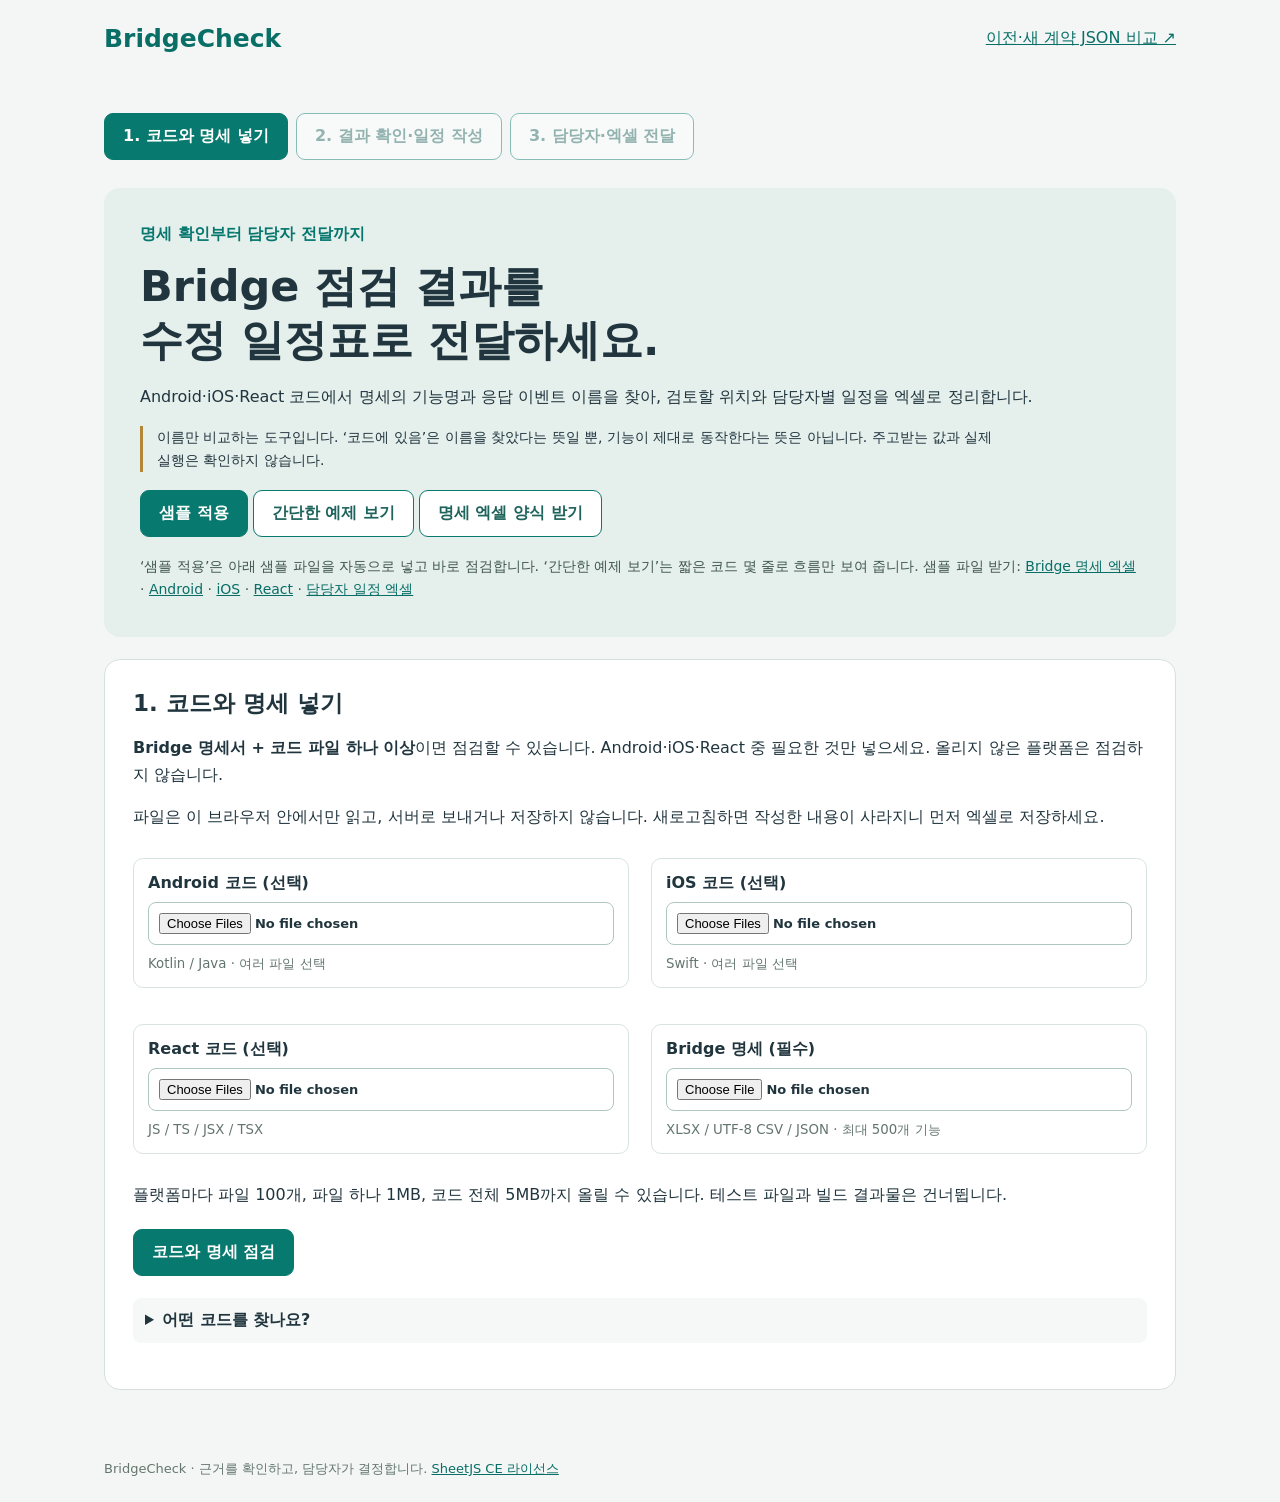
==== commit cf86d6fa: "fix: plain wording across screens, messages, Excel, and README Co-Authored-By: Claude Opus 5.5 <nore" ====
--- a/index.html
+++ b/index.html
@@ -4,26 +4,26 @@
 <nav class="steps" aria-label="작업 단계"><button id="stepBtn1" class="step" aria-current="step">1. 코드와 명세 넣기</button><button id="stepBtn2" class="step" disabled>2. 결과 확인·일정 작성</button><button id="stepBtn3" class="step" disabled>3. 담당자·엑셀 전달</button></nav>
 <p id="message" role="status" aria-live="polite"></p>
 <div id="step1">
-<section class="intro"><span class="eyebrow">명세 확인부터 담당자 전달까지</span><h1>Bridge 점검 결과를<br>수정 일정표로 전달하세요.</h1><p>Android·iOS·React 코드에서 명세의 기능명과 응답 이벤트 이름을 찾아, 검토할 위치와 담당자별 일정을 엑셀로 정리합니다.</p><p class="notice">1차 이름 대조 도구입니다. ‘코드에 있음’은 이름을 찾았다는 뜻이며 구현 완료나 테스트 통과를 뜻하지 않습니다. 요청·응답 필드, 자료형, 실제 실행은 분석하지 않습니다.</p><button id="sampleApply">샘플 적용</button> <button id="demo" class="secondary">예제로 흐름 확인</button> <button id="template" class="secondary">명세 엑셀 양식 받기</button><p class="sample-links">‘샘플 적용’은 아래 발표용 샘플 파일을 자동으로 넣고 바로 점검합니다. 샘플 파일 받기: <a href="samples/demo/1_Bridge명세.xlsx" download>Bridge 명세 엑셀</a> · <a href="samples/demo/AndroidBridge.kt" download>Android</a> · <a href="samples/demo/IOSBridge.swift" download>iOS</a> · <a href="samples/demo/web.tsx" download>React</a> · <a href="samples/demo/2_담당자_일정_불러오기용.xlsx" download>담당자 일정 엑셀</a></p></section>
-<section><h2 id="title1" class="step-title" tabindex="-1">1. 코드와 명세 넣기</h2><p><strong>Bridge 명세서 + 코드 파일 하나 이상</strong>이면 점검할 수 있습니다. Android·iOS·React 중 필요한 것만 넣으세요. 미업로드 플랫폼은 점검 대상에서 제외합니다.</p><p>파일은 이 브라우저에서만 처리합니다. 서버에 전송하거나 자동 보관하지 않습니다. 새로고침 전 일정표를 저장하세요.</p><div class="uploads">
+<section class="intro"><span class="eyebrow">명세 확인부터 담당자 전달까지</span><h1>Bridge 점검 결과를<br>수정 일정표로 전달하세요.</h1><p>Android·iOS·React 코드에서 명세의 기능명과 응답 이벤트 이름을 찾아, 검토할 위치와 담당자별 일정을 엑셀로 정리합니다.</p><p class="notice">이름만 비교하는 도구입니다. ‘코드에 있음’은 이름을 찾았다는 뜻일 뿐, 기능이 제대로 동작한다는 뜻은 아닙니다. 주고받는 값과 실제 실행은 확인하지 않습니다.</p><button id="sampleApply">샘플 적용</button> <button id="demo" class="secondary">간단한 예제 보기</button> <button id="template" class="secondary">명세 엑셀 양식 받기</button><p class="sample-links">‘샘플 적용’은 아래 샘플 파일을 자동으로 넣고 바로 점검합니다. ‘간단한 예제 보기’는 짧은 코드 몇 줄로 흐름만 보여 줍니다. 샘플 파일 받기: <a href="samples/demo/1_Bridge명세.xlsx" download>Bridge 명세 엑셀</a> · <a href="samples/demo/AndroidBridge.kt" download>Android</a> · <a href="samples/demo/IOSBridge.swift" download>iOS</a> · <a href="samples/demo/web.tsx" download>React</a> · <a href="samples/demo/2_담당자_일정_불러오기용.xlsx" download>담당자 일정 엑셀</a></p></section>
+<section><h2 id="title1" class="step-title" tabindex="-1">1. 코드와 명세 넣기</h2><p><strong>Bridge 명세서 + 코드 파일 하나 이상</strong>이면 점검할 수 있습니다. Android·iOS·React 중 필요한 것만 넣으세요. 올리지 않은 플랫폼은 점검하지 않습니다.</p><p>파일은 이 브라우저 안에서만 읽고, 서버로 보내거나 저장하지 않습니다. 새로고침하면 작성한 내용이 사라지니 먼저 엑셀로 저장하세요.</p><div class="uploads">
 <label>Android 코드 (선택)<input id="android" type="file" accept=".kt,.java" multiple><small>Kotlin / Java · 여러 파일 선택</small></label>
 <label>iOS 코드 (선택)<input id="ios" type="file" accept=".swift" multiple><small>Swift · 여러 파일 선택</small></label>
 <label>React 코드 (선택)<input id="react" type="file" accept=".js,.jsx,.ts,.tsx" multiple><small>JS / TS / JSX / TSX</small></label>
 <label>Bridge 명세 (필수)<input id="spec" type="file" accept=".xlsx,.csv,.json"><small>XLSX / UTF-8 CSV / JSON · 최대 500개 기능</small></label></div>
-<div id="specOptions" hidden><label>명세 시트<select id="specSheet"></select></label><label>기능명 열<select id="actionColumn"></select></label><label>응답 이벤트 열(선택)<select id="responseColumn"></select></label><p>선택한 두 열만 점검합니다. 나머지 요구사항·필드·타입·일정 열은 분석하지 않습니다.</p></div>
-<p id="inputStatus" role="status">플랫폼별 최대 100개, 파일당 1MB, 전체 코드 5MB. 테스트 파일과 빌드 산출물은 제외됩니다.</p>
-<button id="analyze">코드와 명세 점검</button><details><summary>어떤 코드를 찾나요?</summary><p>Android의 @JavascriptInterface 메서드, Swift의 message.name 및 Android·Swift의 action/command/method 리터럴 비교 및 switch/when 분기, React의 callBridge/invokeBridge·window.Android·postMessage action, sendEvent/emit/emitEvent 발신과 addEventListener/on 수신의 리터럴 이름을 찾습니다.</p><p>이 패턴으로 찾은 이름은 Bridge 코드로 보이는 위치일 뿐이며, 실제로 등록되고 호출되는지는 보장하지 않습니다. Swift WK 채널 등록만으로 기능 구현을 판정하지 않습니다. 정규식/나눗셈 기호·템플릿·raw·다중행 문자열을 포함한 파일은 보수적으로 제외하며 분석 범위에 표시합니다. 다른 객체 별칭, 동적/조합/이스케이프 이름, Objective-C, 문자열 내부 JavaScript, 필드·타입·조건·콜백 의미는 확인할 수 없습니다. 실제 Bridge 파일을 직접 선택해 주세요.</p></details></section>
+<div id="specOptions" hidden><label>명세 시트<select id="specSheet"></select></label><label>기능명 열<select id="actionColumn"></select></label><label>응답 이벤트 열(선택)<select id="responseColumn"></select></label><p>고른 두 열의 이름만 비교합니다. 다른 열은 읽지 않습니다.</p></div>
+<p id="inputStatus" role="status">플랫폼마다 파일 100개, 파일 하나 1MB, 코드 전체 5MB까지 올릴 수 있습니다. 테스트 파일과 빌드 결과물은 건너뜁니다.</p>
+<button id="analyze">코드와 명세 점검</button><details><summary>어떤 코드를 찾나요?</summary><p>아래처럼 이름을 따옴표로 직접 쓴 코드에서 찾습니다.</p><ul><li><b>Android:</b> <code>@JavascriptInterface</code>가 붙은 함수, <code>action == "이름"</code> 비교, <code>when</code>·<code>switch</code> 분기, <code>emit("이벤트")</code></li><li><b>iOS:</b> <code>switch action</code>이나 <code>message.name</code>의 <code>case "이름"</code>, <code>sendEvent("이벤트")</code></li><li><b>React:</b> <code>callBridge("이름")</code>, <code>window.Android.이름()</code>, <code>postMessage({action:"이름"})</code>, <code>addEventListener("이벤트")</code></li></ul><p>찾지 못하는 경우도 있습니다. <code>"open"+"Camera"</code>처럼 이름을 조합하거나 변수에 담은 코드, Objective-C 코드는 확인하지 못합니다. 정규식이나 템플릿 문자열처럼 읽기 어려운 문법이 든 파일은 통째로 건너뛰고 ‘분석 못 함’으로 표시합니다. 이름을 찾아도 실제로 호출되는지는 사람이 확인해야 합니다.</p></details></section>
 </div>
-<section id="results" hidden><h2 id="title2" class="step-title" tabindex="-1">2. 결과 확인·일정 작성</h2><p id="counts"></p><details><summary>이번 분석의 범위와 제외 파일</summary><pre id="coverage"></pre></details>
-<label>담당자별 보기<select id="ownerFilter"><option value="all">전체 담당자</option></select></label><label>항목 보기<select id="filter"><option value="attention">확인 필요한 항목</option><option value="all">전체 항목</option><option value="found">코드에 있음(동작 미확인)</option></select></label><label>확인할 항목 고르기 <small>Android → iOS → React 순, 확인이 필요한 항목이 위에 있습니다.</small><select id="issuePicker"></select></label><article id="issue"></article>
-<h3>이 항목의 담당자와 일정</h3><p>입력하면 전체 엑셀에 바로 반영됩니다. 일정과 완료 상태는 담당자가 입력한 계획이며 검증 결과가 아닙니다. 담당자 목록에 없는 이름은 <button type="button" class="link" id="toOwners">3단계에서 추가</button>하세요.</p><div class="schedule" id="schedule"></div>
+<section id="results" hidden><h2 id="title2" class="step-title" tabindex="-1">2. 결과 확인·일정 작성</h2><p id="counts"></p><details><summary>이번 점검에 쓴 파일과 건너뛴 파일</summary><pre id="coverage"></pre></details>
+<label>담당자별 보기<select id="ownerFilter"><option value="all">전체 담당자</option></select></label><label>결과로 거르기<select id="filter"><option value="attention">확인 필요한 항목</option><option value="all">전체 항목</option><option value="found">코드에 있음(동작 미확인)</option></select></label><label>확인할 항목 고르기 <small>Android → iOS → React 순이며, 먼저 확인할 항목이 위에 있습니다.</small><select id="issuePicker"></select></label><article id="issue"></article>
+<h3>이 항목의 담당자와 일정</h3><p>여기 입력한 내용은 엑셀에 함께 저장됩니다. 일정과 진행 상태는 사람이 적는 계획이며, 도구가 확인한 결과가 아닙니다. 담당자 목록에 없는 이름은 <button type="button" class="link" id="toOwners">3단계에서 추가</button>하세요.</p><div class="schedule" id="schedule"></div>
 <div class="step-actions"><button type="button" class="secondary" data-step="1">← 1. 입력으로</button><button type="button" data-step="3">다음: 3. 담당자·엑셀 전달 →</button></div>
 </section>
 <section id="step3" hidden><h2 id="title3" class="step-title" tabindex="-1">3. 담당자·엑셀 전달</h2>
-<div class="owner-panel" id="ownerPanel"><h3>담당자 목록</h3><p>담당자를 추가하면 2단계의 담당자 목록에서 고를 수 있습니다. 이름을 누르면 2단계에서 그 담당자에게 배정된 항목만 보여 줍니다.</p><div class="owner-add"><label>새 담당자 이름<input id="ownerName" maxlength="60" autocomplete="off" placeholder="예: 김안드"></label><button id="addOwner" class="secondary">담당자 추가</button></div><p id="ownerStatus" role="status"></p><ul id="ownerList" aria-label="담당자별 배정 건수"></ul><p class="notice" id="ownerNotice">저장 방식: 담당자 목록과 일정은 이 브라우저 탭의 메모리에만 있습니다. 서버나 브라우저 저장소에 보관하지 않으므로 새로고침하거나 탭을 닫으면 사라집니다. 엑셀·공유폴더에는 항목에 배정된 담당자만 저장되고, 배정 없이 등록만 한 이름은 저장되지 않습니다. 저장한 엑셀을 다시 불러오면 배정된 담당자가 목록에 다시 표시됩니다.</p></div>
+<div class="owner-panel" id="ownerPanel"><h3>담당자 목록</h3><p>담당자를 추가하면 2단계의 담당자 목록에서 고를 수 있습니다. 이름을 누르면 2단계에서 그 담당자에게 배정된 항목만 보여 줍니다.</p><div class="owner-add"><label>새 담당자 이름<input id="ownerName" maxlength="60" autocomplete="off" placeholder="예: 김안드"></label><button id="addOwner" class="secondary">담당자 추가</button></div><p id="ownerStatus" role="status"></p><ul id="ownerList" aria-label="담당자별 배정 건수"></ul><p class="notice" id="ownerNotice">저장 안내: 담당자 목록과 일정은 지금 이 탭에만 있습니다. 새로고침하거나 탭을 닫으면 사라지니 엑셀로 저장하세요. 엑셀에는 항목에 지정한 담당자만 들어가고, 목록에만 추가한 이름은 들어가지 않습니다. 저장한 엑셀을 다시 불러오면 담당자 목록도 다시 채워집니다.</p></div>
 <h3>엑셀로 내려받기·불러오기</h3>
-<div class="actions"><button id="download">전체 엑셀 다운로드</button><label class="fileButton">작성한 일정 엑셀 불러오기<input id="importSchedule" type="file" accept=".xlsx"></label></div>
-<div id="preview" hidden><h3>일정 반영 미리보기</h3><p id="previewText"></p><div id="previewRows"></div><label id="overwriteLabel" hidden><input id="overwrite" type="checkbox">기존 일정과 다른 값을 확인했으며, 위 엑셀 값으로 덮어씁니다.</label><button id="apply">확인한 일정 반영</button> <button id="cancel" class="secondary">취소</button></div>
-<h3>담당자별 공유폴더 저장</h3><p>폴더 직접 저장은 데스크톱 Chrome/Edge에서 지원합니다. PC에서 접근 가능한 공유폴더를 선택하세요. 그 안에 담당자 이름으로 폴더를 만들고 엑셀을 저장합니다. 서버 동기화 기능은 아닙니다.</p><p id="folderSupport"></p><button id="chooseFolder" class="secondary">공유폴더 선택</button><p id="folderName">선택한 폴더 없음</p><pre id="folderPreview"></pre><button id="saveFolder" disabled>담당자별 폴더에 엑셀 저장</button><pre id="saveStatus" role="status"></pre>
+<div class="actions"><button id="download">엑셀 내려받기 (전체 항목)</button><label class="fileButton">작성한 일정 엑셀 불러오기<input id="importSchedule" type="file" accept=".xlsx"></label></div>
+<div id="preview" hidden><h3>일정 반영 미리보기</h3><p id="previewText"></p><div id="previewRows"></div><label id="overwriteLabel" hidden><input id="overwrite" type="checkbox">화면의 일정과 다른 값이 있습니다. 엑셀 값으로 바꾸는 데 동의합니다.</label><button id="apply">엑셀 일정 반영</button> <button id="cancel" class="secondary">취소</button></div>
+<h3>담당자별 공유폴더 저장</h3><p>PC의 Chrome이나 Edge에서만 됩니다. 공유폴더를 고르면 그 안에 담당자 이름으로 폴더를 만들고, 각자 맡은 항목만 담은 엑셀을 저장합니다. 다른 사람 화면에 자동으로 반영되지는 않습니다.</p><p id="folderSupport"></p><button id="chooseFolder" class="secondary">공유폴더 선택</button><p id="folderName">선택한 폴더 없음</p><pre id="folderPreview"></pre><button id="saveFolder" disabled>담당자별 폴더에 엑셀 저장</button><pre id="saveStatus" role="status"></pre>
 <div class="step-actions"><button type="button" class="secondary" data-step="2">← 2. 결과 확인으로</button></div>
 </section></main><footer>BridgeCheck · 근거를 확인하고, 담당자가 결정합니다. <a href="scripts/codecheck/vendor/LICENSE">SheetJS CE 라이선스</a></footer></body></html>
